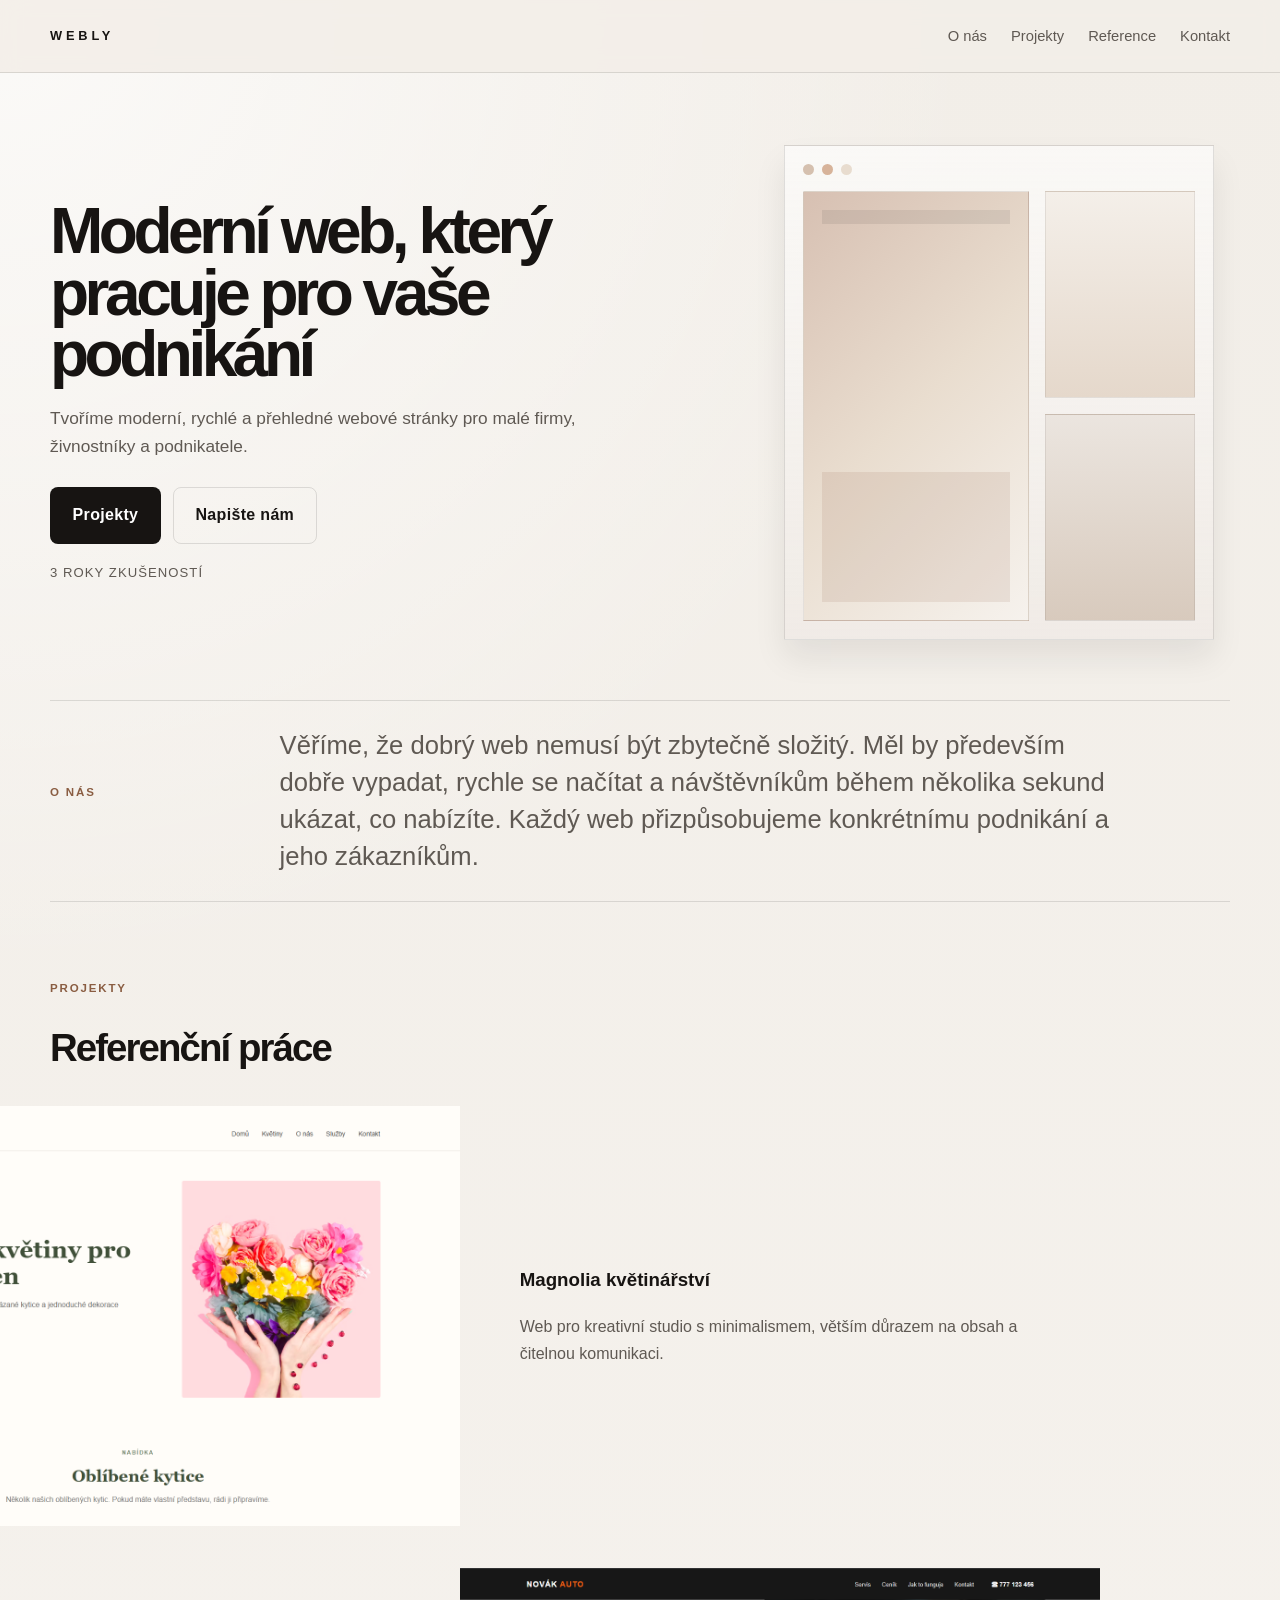
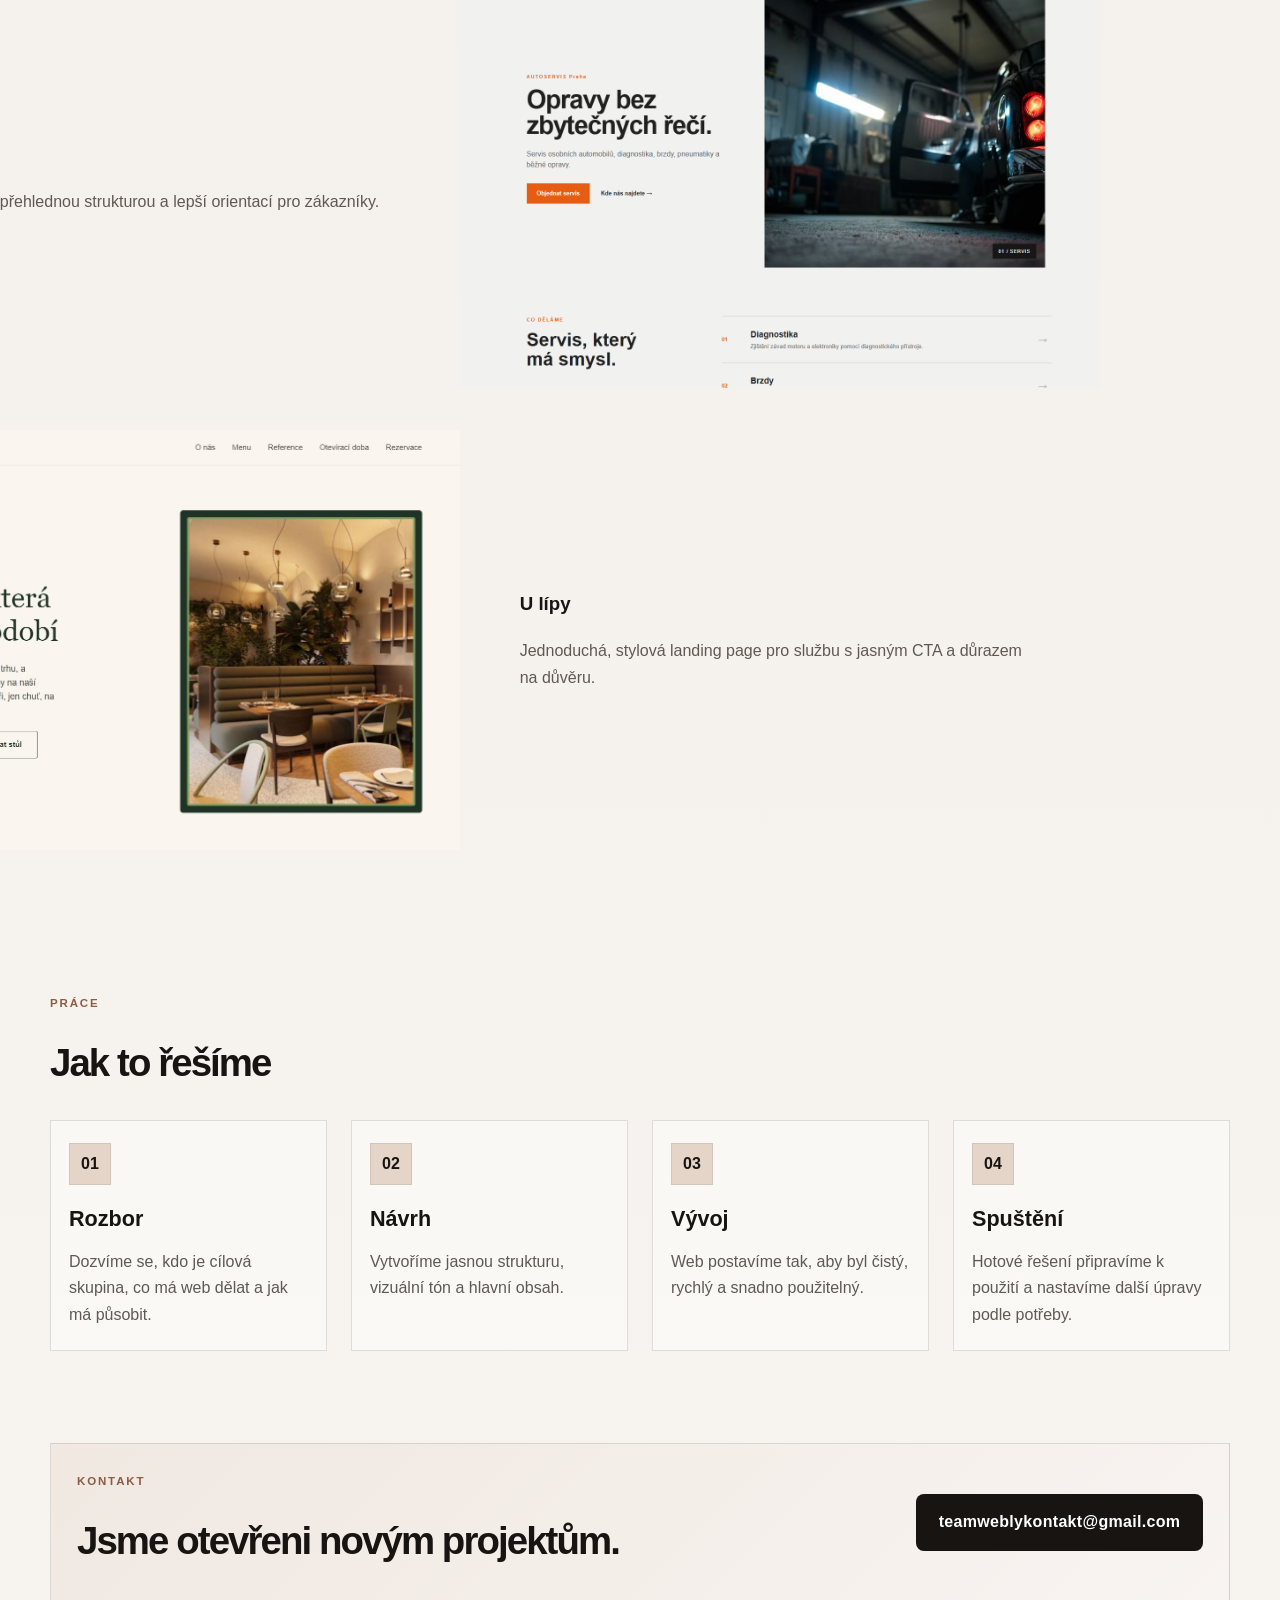
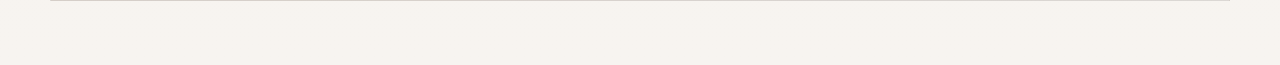
==== portfolio_weby/port.html @ f6a192d2 "initial commit" ====
<!DOCTYPE html>
<html lang="cs">
  <head>
    <meta charset="UTF-8" />
    <meta name="viewport" content="width=device-width, initial-scale=1.0" />
    <meta
      name="description"
      content="Portfolio pro webdesignery a front-end developery s ukázkami projektů a referencemi."
    />
    <link rel="stylesheet" href="port.css" />
    <title>Webly</title>
  </head>
  <body>
    <div class="page-shell">
      <header class="topbar">
        <div class="container nav">
          <div class="brand">WEBLY</div>
          <nav class="menu">
            <a href="#o-mne">O nás</a>
            <a href="#projekty">Projekty</a>
            <a href="#reference">Reference</a>
            <a href="#kontakt">Kontakt</a>
          </nav>
        </div>
      </header>

      <main>
        <section class="hero">
          <div class="container hero-inner">
            <div class="hero-copy">
              
              <h1>Moderní web, který pracuje pro vaše podnikání</h1>
              <p class="lead">
                Tvoříme moderní, rychlé a přehledné webové stránky pro malé firmy, živnostníky a podnikatele.
              </p>
              <div class="actions">
                <a class="button primary" href="#projekty">Projekty</a>
                <a class="button dark" href="#kontakt">Napište nám</a>
              </div>
              <div class="hero-meta">
                <span>3 roky zkušeností</span>

              </div>
            </div>

            <div class="hero-art" aria-label="Ukázka portfolia">
              <div class="portrait-card">
                <div class="portrait-header">
                  <span></span>
                  <span></span>
                  <span></span>
                </div>
                <div class="portrait-body">
                  <div class="large-panel"></div>
                  <div class="small-stack">
                    <div class="mini-panel"></div>
                    <div class="mini-panel alt"></div>
                  </div>
                </div>
              </div>
            </div>
          </div>
        </section>

        <section class="intro-band" id="o-mne">
          <div class="container intro-layout">
            <div class="intro-label">
              <p class="section-tag">O nás</p>
            </div>
            <div class="intro-copy">
              <p>
                      Věříme, že dobrý web nemusí být zbytečně složitý. Měl by především dobře vypadat, rychle se načítat a návštěvníkům během několika sekund ukázat, co nabízíte.

                      Každý web přizpůsobujeme konkrétnímu podnikání a jeho zákazníkům.
              </p>
            </div>
          </div>
        </section>

        <section class="projects" id="projekty">
          <div class="container">
            <div class="section-head">
              <p class="section-tag">Projekty</p>
              <h2>Referenční práce</h2>
            </div>

            <div class="project-grid">
              <!-- Alternating layout: image takes ~50% width and text sits beside it. -->
              <div class="work-list">
                <article class="work-item">
                  <div class="work-image">
                    <img src="kvet.jpg" alt="Magnolia květinářství – ukázka" />
                  </div>
                  <div class="work-text">
                    <div class="project-topline"></div>
                    <h3>Magnolia květinářství</h3>
                    <p>Web pro kreativní studio s minimalismem, větším důrazem na obsah a čitelnou komunikaci.</p>
                  </div>
                </article>

                <article class="work-item">
                  <div class="work-image">
                    <img src="auto.jpg" alt="Novák auto – ukázka" />
                  </div>
                  <div class="work-text">
                    <div class="project-topline"></div>
                    <h3>Novák auto</h3>
                      <p>Obchodní web s přehlednou strukturou a lepší orientací pro zákazníky.</p>
                  </div>
                </article>

                <article class="work-item">
                  <div class="work-image">
                    <img src="Ulipy.jpg" alt="U lípy – ukázka" />
                  </div>
                  <div class="work-text">
                    <div class="project-topline"></div>
                    <h3>U lípy</h3>
                    <p>Jednoduchá, stylová landing page pro službu s jasným CTA a důrazem na důvěru.</p>
                  </div>
                </article>
              </div>
            </div>
          </div>
        </section>



        <section class="process">
          <div class="container">
            <div class="section-head">
              <p class="section-tag">Práce</p>
              <h2>Jak to řešíme</h2>
            </div>

            <div class="steps">
              <div class="step">
                <span>01</span>
                <h3>Rozbor</h3>
                <p>Dozvíme se, kdo je cílová skupina, co má web dělat a jak má působit.</p>
              </div>
              <div class="step">
                <span>02</span>
                <h3>Návrh</h3>
                <p>Vytvoříme jasnou strukturu, vizuální tón a hlavní obsah.</p>
              </div>
              <div class="step">
                <span>03</span>
                <h3>Vývoj</h3>
                <p>Web postavíme tak, aby byl čistý, rychlý a snadno použitelný.</p>
              </div>
              <div class="step">
                <span>04</span>
                <h3>Spuštění</h3>
                <p>Hotové řešení připravíme k použití a nastavíme další úpravy podle potřeby.</p>
              </div>
            </div>
          </div>
        </section>
      </main>

      <footer class="footer" id="kontakt">
        <div class="container footer-inner">
          <div>
            <p class="section-tag">Kontakt</p>
            <h2>Jsme otevřeni novým projektům.</h2>
          </div>
          <a class="button primary" href="mailto:teamweblykontakt@gmail.com">teamweblykontakt@gmail.com</a>
        </div>
      </footer>
    </div>
  </body>
</html>
---- portfolio_weby/port.css ----
:root {
  --bg: #f2eee8;
  --bg-strong: #e9e0d7;
  --paper: rgba(255, 255, 255, 0.38);
  --card: #f9f5f2;
  --text: #171412;
  --muted: #5f5953;
  --line: rgba(23, 20, 18, 0.12);
  --accent: #8a5d42;
  --accent-strong: #4f3123;
  --soft: #e4d5c8;
  --shadow: 0 18px 30px rgba(28, 24, 21, 0.08);
}

* { box-sizing: border-box; }

html { scroll-behavior: smooth; }

body {
  margin: 0;
  font-family: "Segoe UI", Arial, sans-serif;
  background:
    radial-gradient(circle at top left, rgba(255,255,255,0.7), transparent 28%),
    linear-gradient(180deg, var(--bg) 0%, #f7f4f0 100%);
  color: var(--text);
  line-height: 1.65;
}

img { max-width: 100%; display: block; }

a { color: inherit; text-decoration: none; }

.container {
  width: min(1180px, calc(100% - 32px));
  margin: 0 auto;
}

.page-shell {
  position: relative;
  overflow: visible;
}

.topbar {
  position: sticky;
  top: 0;
  z-index: 10;
  background: rgba(242, 238, 232, 0.85);
  backdrop-filter: blur(10px);
  border-bottom: 1px solid var(--line);
}

.nav {
  display: flex;
  justify-content: space-between;
  align-items: center;
  min-height: 72px;
}

.brand {
  letter-spacing: 0.3em;
  font-size: 0.8rem;
  font-weight: 700;
}

.menu {
  display: flex;
  align-items: center;
  gap: 1.5rem;
  color: var(--muted);
  font-size: 0.92rem;
}

.hero {
  padding: 72px 0 48px;
}

.hero-inner {
  display: grid;
  grid-template-columns: 1.2fr 0.8fr;
  gap: 26px;
  align-items: center;
}

.eyebrow,
.section-tag {
  margin: 0 0 18px;
  color: var(--accent);
  text-transform: uppercase;
  letter-spacing: 0.16em;
  font-size: 0.72rem;
  font-weight: 700;
}

h1, h2, h3, p { margin-top: 0; }

h1 {
  font-size: clamp(3.1rem, 5vw, 6rem);
  line-height: 0.96;
  letter-spacing: -0.07em;
  max-width: 760px;
  margin-bottom: 18px;
}

.lead {
  font-size: 1.08rem;
  color: var(--muted);
  max-width: 560px;
}

.actions {
  display: flex;
  gap: 12px;
  margin: 26px 0 18px;
}

.button {
  display: inline-flex;
  align-items: center;
  justify-content: center;
  padding: 0.9rem 1.35rem;
  border: 1px solid var(--line);
  border-radius: 8px;
  font-weight: 600;
  letter-spacing: 0.02em;
  transition: transform 0.2s ease;
}

.button:hover { transform: translateY(-1px); }

.button.primary {
  background: var(--text);
  color: #fff;
}

.button.dark {
  background: transparent;
  color: var(--text);
}

.hero-meta {
  display: flex;
  flex-wrap: wrap;
  gap: 18px;
  color: var(--muted);
  font-size: 0.82rem;
  letter-spacing: 0.08em;
  text-transform: uppercase;
}

.hero-art {
  display: flex;
  justify-content: center;
}

.portrait-card {
  width: min(100%, 430px);
  background: linear-gradient(180deg, rgba(255,255,255,0.6), rgba(240,235,230,0.9));
  border: 1px solid var(--line);
  padding: 18px;
  box-shadow: var(--shadow);
  border-radius: 0;
}

.portrait-header {
  display: flex;
  gap: 8px;
  margin-bottom: 16px;
}

.portrait-header span {
  width: 11px;
  height: 11px;
  border-radius: 50%;
  background: #d5c0af;
}

.portrait-header span:nth-child(2) { background: #d7b39a; }
.portrait-header span:nth-child(3) { background: #e8dccf; }

.portrait-body {
  display: grid;
  grid-template-columns: 1.2fr 0.8fr;
  gap: 16px;
  min-height: 430px;
}

.large-panel {
  background: linear-gradient(135deg, #d7c0b2, #e9ddcf 50%, #f6f2ed 100%);
  border: 1px solid rgba(23,20,18,0.08);
  min-height: 100%;
  position: relative;
}

.large-panel::before {
  content: "";
  position: absolute;
  inset: 18px 18px auto 18px;
  height: 14px;
  background: rgba(23,20,18,0.08);
}

.large-panel::after {
  content: "";
  position: absolute;
  left: 18px;
  right: 18px;
  bottom: 18px;
  height: 130px;
  background: rgba(138,93,66,0.12);
}

.small-stack {
  display: grid;
  gap: 16px;
}

.mini-panel {
  background: linear-gradient(180deg, #f4efe9, #e5d8cb);
  border: 1px solid rgba(23,20,18,0.08);
  min-height: 200px;
}

.mini-panel.alt {
  background: linear-gradient(180deg, #ebe5df, #d8cabd);
}

.intro-band {
  padding: 12px 0 5px;
}

.intro-layout {
  display: grid;
  grid-template-columns: 0.35fr 1.65fr;
  gap: 28px;
  align-items: center;
  border-top: 1px solid var(--line);
  border-bottom: 1px solid var(--line);
  padding: 26px 0;
}

.intro-copy p {
  margin: 0;
  color: var(--muted);
  font-size: clamp(1.1rem, 2vw, 1.6rem);
  line-height: 1.45;
  max-width: 850px;
}

.about,
.projects,
.references,
.process {
  padding: 72px 0;
}

.section-head {
  margin-bottom: 26px;
}

.section-head h2 {
  font-size: clamp(2.1rem, 3vw, 3.1rem);
  letter-spacing: -0.05em;
  margin-bottom: 0;
}

.project-grid,
.reference-grid,
.steps {
  display: grid;
  gap: 24px;
}

.project-grid {
  grid-template-columns: 1.25fr 1fr 1fr;
}

/* Full-bleed alternating work items: each item spans full viewport width,
   with image 50% and text 50% (alternating sides). */
.work-list {
  /* center full-bleed row regardless of parent container */
  position: relative;
  left: 50%;
  right: 50%;
  margin-left: -35vw;
  margin-right: -35vw;
  width: 100vw;
  box-sizing: border-box;
  display: flex;
  flex-direction: column;
  gap: 42px;
  padding: 0;
}

.work-item {
  display: flex;
  width: 100%;
  align-items: stretch;
}

.work-image,
.work-text {
  flex: 0 0 50%;
  max-width: 50%;
  box-sizing: border-box;
}

.work-image img {
  width: 100%;
  height: 100%;
  min-height: 420px;
  object-fit: cover;
  display: block;
}

.work-text {
  padding: 64px 60px;
  display: flex;
  flex-direction: column;
  justify-content: center;
}

.work-item:nth-child(even) {
  flex-direction: row-reverse;
}

.work-text h3 { margin-top: 0; }
.work-text p { color: var(--muted); margin: 0; }

@media (max-width: 880px) {
  .work-list {
    width: auto;
    margin-left: 0;
  }

  .work-item {
    flex-direction: column;
    align-items: flex-start;
  }

  .work-image,
  .work-text {
    flex: 1 1 100%;
    max-width: 100%;
  }

  .work-image img {
    min-height: 220px;
    height: auto;
  }

  .work-text {
    padding: 28px;
  }
}

.project-card {
  background: var(--paper);
  border: 1px solid var(--line);
  box-shadow: var(--shadow);
  overflow: hidden;
  border-radius: 0;
}

.project-card-large {
  grid-row: span 2;
}

.project-screen {
  min-height: 260px;
  background-size: cover;
  background-position: center;
  border-bottom: 1px solid var(--line);
}

.screen-one {
  background: linear-gradient(135deg, #ccb7a6 0%, #ece2d8 42%, #f8f3ee 100%);
}

.screen-two {
  background: linear-gradient(135deg, #cbd7dc 0%, #edf2f2 44%, #f5f2ed 100%);
}

.screen-three {
  background: linear-gradient(135deg, #d9d5d1 0%, #f0e9e4 34%, #f9f7f4 100%);
}

.project-info {
  padding: 20px 18px 24px;
}

.project-topline {
  display: flex;
  justify-content: space-between;
  gap: 16px;
  color: var(--muted);
  font-size: 0.72rem;
  letter-spacing: 0.12em;
  text-transform: uppercase;
}

.project-info h3 {
  margin: 14px 0 10px;
  font-size: clamp(1.8rem, 2.3vw, 2.5rem);
  letter-spacing: -0.06em;
}

.project-info p {
  margin: 0;
  color: var(--muted);
}

.reference-grid {
  grid-template-columns: repeat(3, minmax(0, 1fr));
}

blockquote {
  margin: 0;
  background: var(--paper);
  border: 1px solid var(--line);
  padding: 22px 20px;
  font-size: 1.05rem;
  line-height: 1.65;
  box-shadow: 0 10px 18px rgba(24,19,17,0.03);
  border-radius: 0;
}

blockquote footer {
  margin-top: 18px;
  color: var(--muted);
  font-size: 0.87rem;
}

.steps {
  grid-template-columns: repeat(4, minmax(0, 1fr));
}

.step {
  background: var(--paper);
  border: 1px solid var(--line);
  padding: 22px 18px;
  border-radius: 0;
}

.step span {
  display: inline-grid;
  place-items: center;
  width: 42px;
  height: 42px;
  background: var(--soft);
  border: 1px solid rgba(23,20,18,0.08);
  font-weight: 700;
  margin-bottom: 16px;
}

.step h3 {
  margin-bottom: 12px;
  font-size: 1.35rem;
}

.step p {
  margin-bottom: 0;
  color: var(--muted);
}

.footer {
  padding: 20px 0 64px;
}

.footer-inner {
  display: flex;
  justify-content: space-between;
  align-items: center;
  gap: 22px;
  background: linear-gradient(135deg, #f0e8e1 0%, #f8f4f1 100%);
  border: 1px solid var(--line);
  padding: 28px 26px;
  border-radius: 0;
}

.footer h2 {
  margin: 0;
  font-size: clamp(2rem, 3vw, 3rem);
  letter-spacing: -0.05em;
}

@media (max-width: 920px) {
  .hero-inner,
  .project-grid,
  .reference-grid,
  .steps,
  .intro-layout {
    grid-template-columns: 1fr;
  }

  .project-card-large { grid-row: auto; }

  .footer-inner {
    flex-direction: column;
    align-items: flex-start;
  }
}

@media (max-width: 560px) {
  .nav {
    flex-direction: column;
    justify-content: center;
    gap: 12px;
    padding: 16px 0;
  }

  .menu {
    flex-wrap: wrap;
    justify-content: center;
    gap: 0.8rem 1rem;
  }

  .actions {
    flex-direction: column;
    align-items: flex-start;
  }

  .button {
    width: 100%;
  }

  h1 {
    font-size: 2.7rem;
  }
}
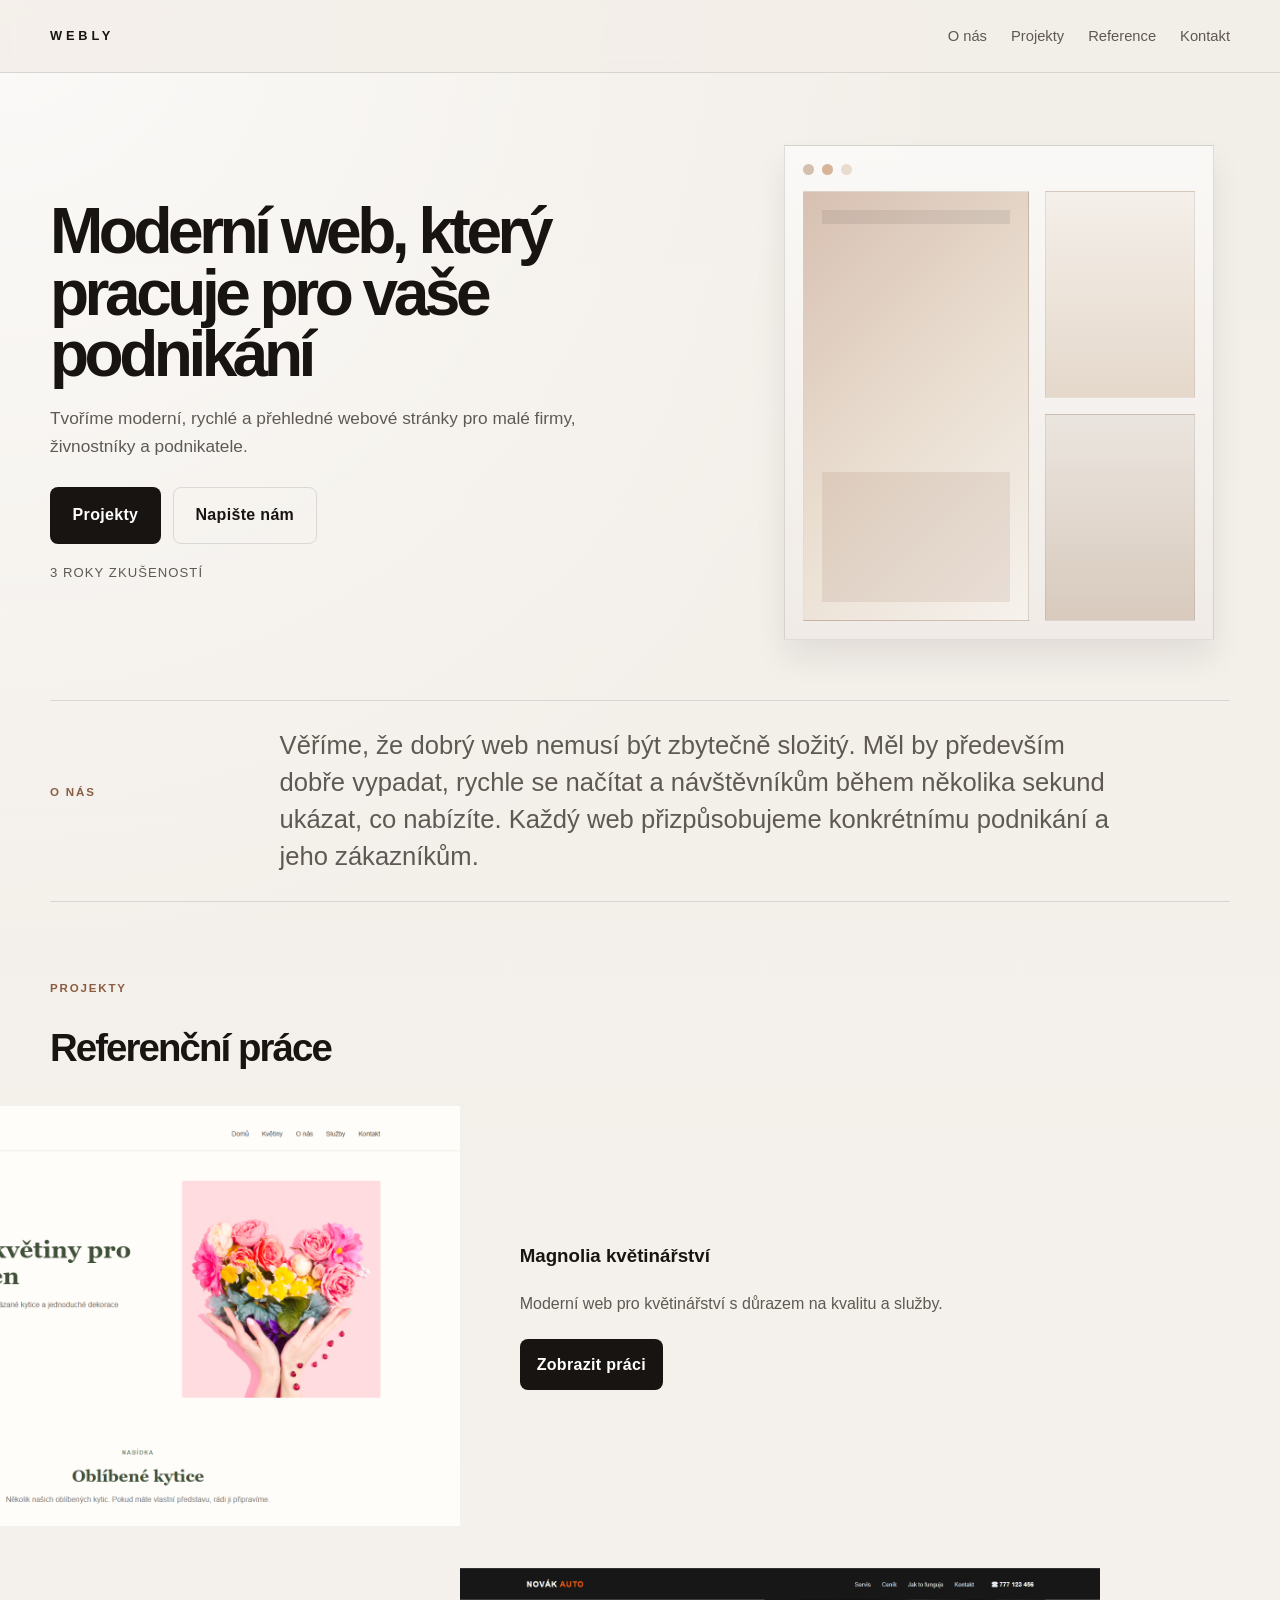
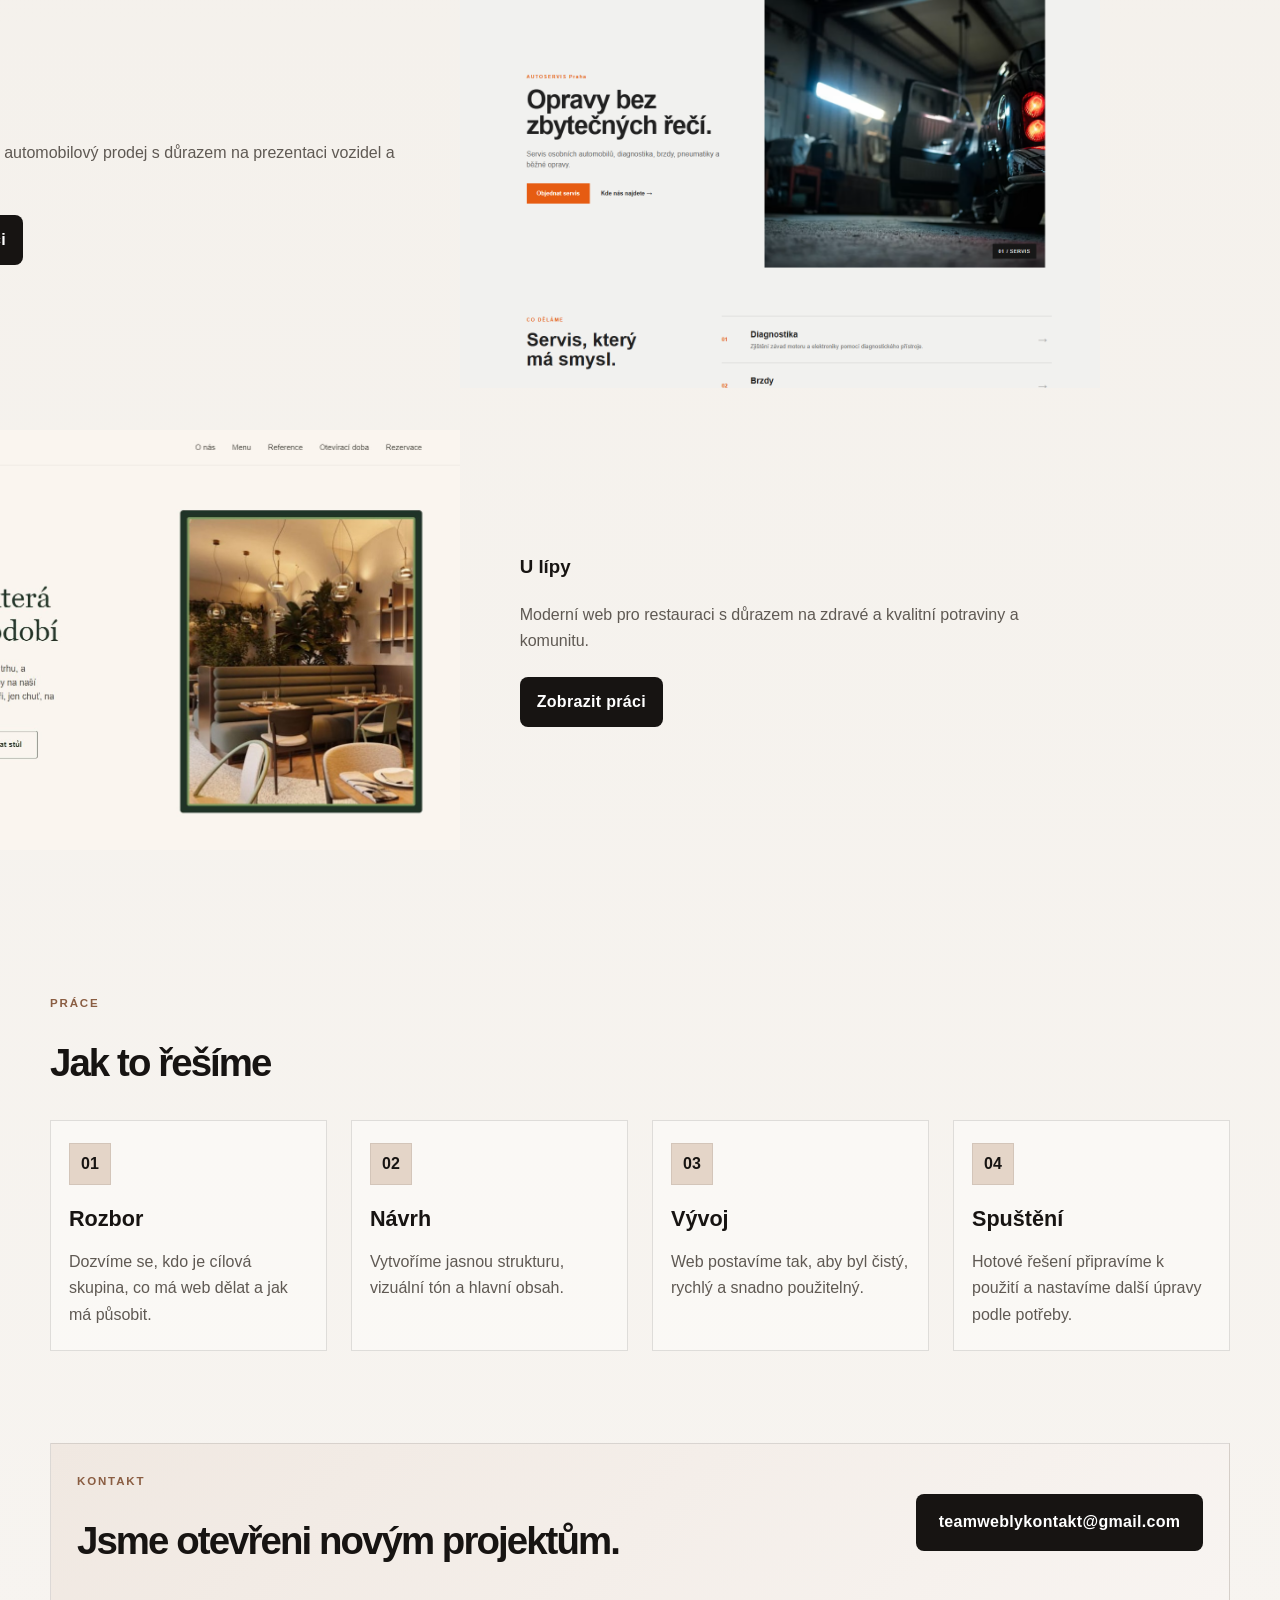
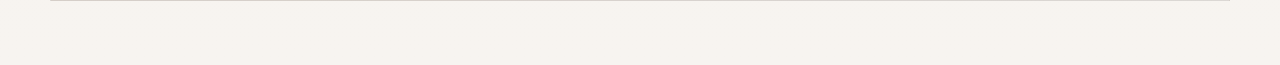
==== commit 5025f81b: "web restaurace" ====
--- a/portfolio_weby/port.html
+++ b/portfolio_weby/port.html
@@ -94,7 +94,8 @@
                   <div class="work-text">
                     <div class="project-topline"></div>
                     <h3>Magnolia květinářství</h3>
-                    <p>Web pro kreativní studio s minimalismem, větším důrazem na obsah a čitelnou komunikaci.</p>
+                    <p>Moderní web pro květinářství s důrazem na kvalitu a služby.</p>
+                    <a class="button project-button" href="kvet.jpg" target="_blank" rel="noopener">Zobrazit práci</a>
                   </div>
                 </article>
 
@@ -105,7 +106,8 @@
                   <div class="work-text">
                     <div class="project-topline"></div>
                     <h3>Novák auto</h3>
-                      <p>Obchodní web s přehlednou strukturou a lepší orientací pro zákazníky.</p>
+                      <p>Moderní web pro automobilový prodej s důrazem na prezentaci vozidel a služeb.</p>
+                    <a class="button project-button" href="auto.jpg" target="_blank" rel="noopener">Zobrazit práci</a>
                   </div>
                 </article>
 
@@ -116,7 +118,8 @@
                   <div class="work-text">
                     <div class="project-topline"></div>
                     <h3>U lípy</h3>
-                    <p>Jednoduchá, stylová landing page pro službu s jasným CTA a důrazem na důvěru.</p>
+                    <p>Moderní web pro restauraci s důrazem na zdravé a kvalitní potraviny a komunitu.</p>
+                    <a class="button project-button" href="Ulipy.jpg" target="_blank" rel="noopener">Zobrazit práci</a>
                   </div>
                 </article>
               </div>
--- a/portfolio_weby/port.css
+++ b/portfolio_weby/port.css
@@ -326,6 +326,14 @@
 .work-text h3 { margin-top: 0; }
 .work-text p { color: var(--muted); margin: 0; }
 
+.project-button {
+  align-self: flex-start;
+  margin-top: 22px;
+  padding: 0.7rem 1rem;
+  background: var(--text);
+  color: #fff;
+}
+
 @media (max-width: 880px) {
   .work-list {
     width: auto;
